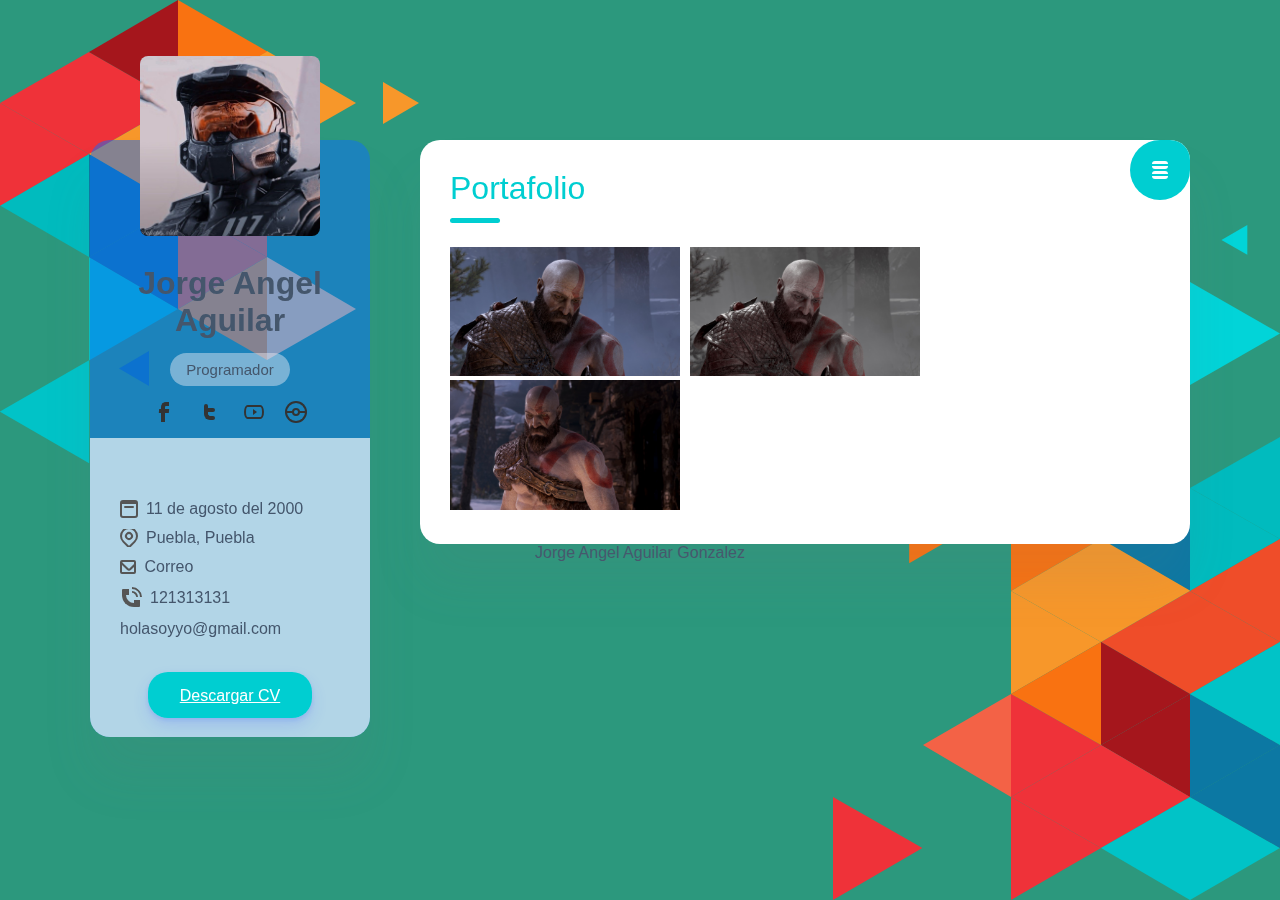
==== portafolio.html @ d1021b02 "CV JORGE" ====
<!DOCTYPE html>
<html lang="en">

<head>
    <meta charset="UTF-8" />
    <meta name="viewport" content="width=device-width, initial-scale=1.0" />
    <title>Portafolio CV</title>
    <link rel="shortcut icon" href="media/logo.svg" type="image/svg" />
    <link rel="stylesheet" href="css/site.css" />
    <link rel="stylesheet" href="css/mobile.css" />
    <link href="css/css-gg.css" rel="stylesheet" />
    <script src="js/site.js"></script>
</head>

<body>
    <div class="main-content">
        <aside>
            <div class="profile">
                <img src="media/a904abce1322a9f21303cc0597c8db2f.jpg" id="photo-profile" class="my-photo" />
                <div>
                    <h1 class="title">Jorge Angel Aguilar</h1>
                    <div class="badge-profile">Programador</div>
                    <div class="social">
                        <a href="facebook.com" target="_blank"><i class="gg-facebook"></i></a>
                        <a href="x.com" target="_blank"><i class="gg-twitter"></i></a>
                        <a href="youtube.com" target="_blank"><i class="gg-youtube"></i></a>
                        <a href="pokemon.com" target="_blank"><i class="gg-pokemon"></i></a>
                    </div>
                </div>
                <div class="info">
                    <ul class="contacts-block">
                        <li class="contacts-block-item">
                            <i class="gg-calendar"></i> 11 de agosto del 2000
                        </li>
                        <li class="contacts-block-item">
                            <i class="gg-pin"></i> Puebla, Puebla
                        </li>
                        <li class="contacts-block-item">
                            <i class="gg-mail"></i><a href="holasoyo@gmail.com"> Correo</a>
                        </li>
                        <li class="contacts-block-item">
                            <i class="gg-phone"></i> 121313131
                        </li>
                        <li class="contacts-block-item">
                            <a href="skype: skype-example">holasoyyo@gmail.com</a>
                        </li>
                    </ul>
                    <a class="btn" href="media/Jorge Angel Aguilar Gonzalez.pdf">Descargar CV</a>
                </div>
            </div>
        </aside>
        <section class="resume">
            <!-- Menú -->
            <header>
                <div class="menu-circle">
                    <i class="gg-menu-oreos" onclick="toggleMenu()"></i>
                </div>
                <div class="inner-menu js-menu">
                    <ul class="nav">
                        <li class="nav-item"><a href="index.html">Acerca de</a></li>
                        <li class="nav-item"><a href="#portfolio">Portafolio</a></li>
                    </ul>
                </div>
            </header>
            <div id="portfolio">
                <h2 class="title bordered">Portafolio</h2>
                <div class="portfolio">
                    <img src="media/WhatsApp Image 2025-01-22 at 11.08.39 PM.jpeg" onclick="showImage(this)">
                    <img src="media//WhatsApp Image 2025-01-22 at 11.08.40 PM.jpeg" onclick="showImage(this)">
                    <img src="media/WhatsApp Image 2025-01-22 at 11.08.39 PM (1).jpeg" onclick="showImage(this)">
                    
                </div>

                <div class="modal" id="preview">
                    <button class="close-modal" onclick="cerrarModal()"><i class="gg-close"></i></button>
                </div>
            </div>
        </section>
    </div>
    <footer>
        Jorge Angel Aguilar Gonzalez
    </footer>
</body>

</html>
---- css/site.css ----
* {
    margin: 0;
    padding: 0;
    border: 0;
    box-sizing: border-box;
}

:root {
    --colortexto: #44566c;
    /*varible*/
    --backgroundcolor: #ffffff;
    --micolor: #blue;

}



html,
body {
    min-height: 100vh;
    font-family: 'Segoe UI', Tahoma, Geneva, Verdana, sans-serif;

}

body {
    background: #2c987d;
    background-image: url(../media/triangles-top.svg), url(../media/triangles-bottom.svg);
    background-position: left top, right bottom;
    background-repeat: no-repeat;
    background-size: inherit;
    padding-top: 140px;
    color: #44566C;

}

.main-content {
    display: flex;
    max-width: 1400px;
    margin: auto;
}

.profile {
    width: 280px;
    background-color: rgba(12, 108, 252, 0.485);
    border-radius: 20px;
    box-shadow: 0 2.5rem 3.125rem rgba(103, 118, 128, 0.1) !important;
    text-align: center;
    padding-top: 1.75rem;
    position: fixed;

}


.my-photo {
    border-radius: 8px;
    max-height: 11.25rem;
    max-width: 11.25rem;
    height: 11.25rem;
    width: 11.25rem;
    margin-top: -7rem;
    margin-bottom: 1.5625rem;
    margin-left: auto;
    margin-right: auto;
    transition: all .3s ease-in-out;
}

.title {
    margin-bottom: 0.875rem;
}

.badge-profile {
    background-color: #f0f0f671;
    color: #44566C;
    font-size: 0.9375rem;
    font-weight: 400;
    border-radius: 10rem;
    padding: 0.5rem 1rem;
    display: inline-block;
    text-align: center;
    white-space: nowrap;
    vertical-align: baseline;
}

.social {
    display: flex;
    margin: 1rem auto 1rem auto;
    justify-content: space-evenly;
    max-width: 200px;
    align-items: center;

}

.info {
    background-color: #ffffffa9;
    padding-top: 2rem;
    padding-bottom: 2rem;
    position: relative;
    z-index: 0;
    border-radius: 0 0 20px 20px;
}

.contacts-block {
    list-style: none;
    padding: 1.875rem;
    margin-bottom: 0.5rem;
    overflow: hidden;
}

.contacts-block-item {
    display: flex;
    align-items: center;
    margin-bottom: 0.6875rem;
    overflow: hidden;
    text-overflow: ellipsis;
    white-space: nowrap;
}



.contacts-block i {
    margin-right: 0.5rem;
}

.contacts-block-item a {
    color: #44566C;
    text-decoration: none;
    display: flex;
    width: 100%;
    align-items: center;
}



.btn {
    background-color: darkturquoise;
    border-radius: 20px;
    border: 0;
    box-shadow: 0 0.5rem 1rem rgba(48, 76, 253, 0.15), 0 0.125rem 0.25rem rgba(48, 76, 253, 0.15);
    color: #fff;
    cursor: pointer;
    font-size: 1rem;
    font-weight: 400;
    line-height: inherit;
    padding: 0.9375rem 2rem 0.875rem;
    position: relative;
    transition: .4s ease-in-out;
    white-space: nowrap;
}



.btn:hover {
    background-color: turquoise;
}





.resume {
    background-color: white;
    background-color: #fff;
    border-radius: 20px;
    padding: 1.875rem;
    position: relative;
    transition: box-shadow .3s ease-in-out;
    box-shadow: 0 2.5rem 3.125rem rgba(103, 118, 128, 0.1) !important;
    width: 77%;
    margin-left: auto;
}



.menu-circle {
    background-color: darkturquoise;
    border-radius: 50% 1.25rem 50% 50%;
    color: white;
    display: flex;
    align-items: center;
    justify-content: center;
    height: 3.75rem;
    position: absolute;
    top: 0;
    right: 0;
    width: 3.75rem;
    z-index: 2;
}


.inner-menu {
    display: flex;
    align-items: center;
    justify-content: flex-end;
    height: 3.75rem;
    padding-right: 2rem;
    position: absolute;
    top: 0;
    right: 0;
    z-index: 1;

}



.js-menu {
    width: 80%;
}

.js-menu>.nav {
    list-style: none;
    display: flex;
    width: 0%;
    justify-content: space-evenly;
    background-color: darkturquoise;
    height: 100%;
    align-items: center;
    border-radius: 1.5rem 0 0 1.5rem;
    transition: 0.5s ease-in-out;
}

.js-menu.active>.nav {
    width: 70%;
}

.nav a {
    color: white;
    font-weight: 500;
    text-decoration: none;
    opacity: 0;
}

.js-menu.active>.nav a {
    opacity: 1;
    transition: 0.7s ease-in-out;
}

.nav a:hover {
    text-decoration: underline;
}

h2.title {
    color: darkturquoise;
    font-size: 2rem;
    font-weight: 500;
    position: relative;
    margin-bottom: 2.5rem;
}

.bordered::before {
    content: '';
    background-color: darkturquoise;
    border-radius: 0.5rem;
    height: 0.3125rem;
    position: absolute;
    bottom: -1rem;
    left: 0;
    width: 3.125rem;
    z-index: 1;
}


.services-content {
    border-top: 1px solid #44566C;
    margin-top: 2rem;
    padding-top: 1rem
}

.my-services {
    display: grid;
    grid-template-columns: 1fr 1fr;
    column-gap: 2rem;
    row-gap: 2rem;
    margin-top: 1rem;
}

.my-services>div {
    align-items: center;
    background-color: #F0F0F6;
    border-radius: 10px;
    display: flex;
    padding: 1.2rem 1rem;
}

.my-services>div span {
    color: darkturquoise;
    font-size: 40px;
    margin-right: 1.2rem;
}

.my-services h3 {
    font-weight: 500;
    margin-bottom: 0.5rem;

}

.my-services p {
    margin-bottom: 0;

}

.timeline-content {
    margin-top: 3rem;
}

.timeline-content>div {
    margin-top: 2rem;
    display: flex;

}


.timeline-content>div>div {
    flex-grow: 1;
}

.timeline {
    margin-top: 1.8125rem;
    padding-left: 0.5rem;

}

.timeline_item {
    border-left-color: #F0F0F6;
    border-left-width: 1px;
    border-left-style: solid;
    padding-bottom: 0.5625rem;
    padding-left: 1.375rem;
    position: relative;
}

.timeline_item::before {
    content: '';
    background-color: darkturquoise;
    box-shadow: 0 0 0 0.1875rem rgba(48, 75, 253, 0.158);
    border-radius: 50%;
    position: absolute;
    top: 0;
    left: -0.3125rem;
    height: 0.625rem;
    width: 0.625rem;
}

.timeline_title {
    margin-bottom: 0;
    position: relative;
    top: -0.3125rem;
}


.title -- h5 {
    font-size: 1rem;
}

timeline_period {
    color: #9ca6af;
    font-size: 0.875rem;
}

timeline_description {
    margin-top: 0.5rem;
}

footer {
    padding: 2.rem;
    text-align: center;
}


@media(max-width:1400px) {
    .main-content {
        max-width: 1100px;
    }

    .resume {
        width: 70%;
    }

}


@media(max-width:940px) {
    .main-content {
        max-width: 700px;
    }

    .resume {
        width: 55%;
    }

    .my-services {
        grid-template-columns: auto;
    }

    .timeline-content>div {
        flex-direction: column;
    }
}

@media(max-width:768px) {
    body {
        padding-left: 1rem;
        padding-right: 1rem;
    }

    .main-content {
        max-width: 100%;
        flex-direction: column;
    }

    .profile {
        position: initial;
        width: 100%;
        margin-bottom: 2rem;
    }

    .resume {
        margin: unset;
        width: 100%;
    }
}






/* Estilo para los íconos de redes sociales */
.social a i {
    font-size: 24px;
    /* Tamaño de los íconos */
    color: #333;
    /* Color inicial */
    transition: transform 0.3s ease, color 0.3s ease;
    /* Animación suave */
}

.social a i:hover {
    transform: scale(1.3) rotate(10deg);
    /* Aumenta tamaño y rota */
    color: #007BFF;
    /* Cambia a azul al pasar el mouse */
}

/* Estilo para los íconos de la sección de contactos */
.contacts-block-item i {
    font-size: 18px;
    /* Tamaño de los íconos */
    color: #555;
    /* Color inicial */
    transition: transform 0.3s ease, color 0.3s ease;
    /* Animación suave */
}

.contacts-block-item i:hover {
    transform: scale(1.3);
    /* Aumenta tamaño */
    color: #FF5722;
    /* Cambia a naranja al pasar el mouse */
}
.close-modal {
    position: left;
    top: 10px;
    right: 10px;
    background: transparent;
    border: none;
    color: white;
    font-size: 1.5rem;
    cursor: pointer;
}


.portfolio {
    column-count: 3;
    column-gap: 10px;
    row-gap: 12px;
}

.portfolio img {
    max-width: 100%;

}


.modal {
    position: fixed;
    top: 0;
    left: 0;
    width: 100%;
    height: 100%;
    padding: 40px 20px;
    background-color: rgba(0, 0, 0, 0.7);
    z-index: 999;
    display: none;
    text-align: center;

}

.modal img {
    max-height: 100%;
    margin: auto;

}

.showModal {
    display: block;
    transition: 0.5s ease-in;

}
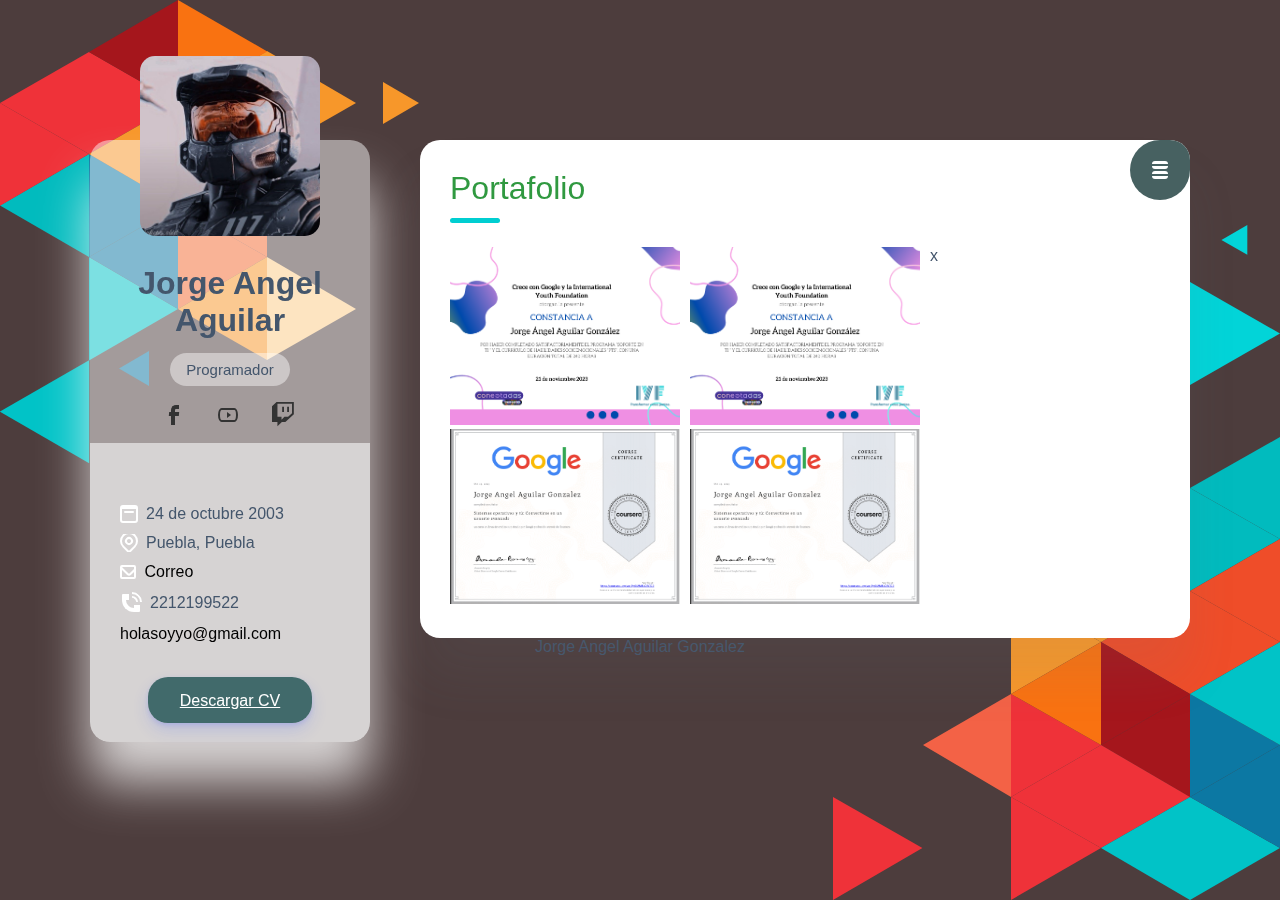
==== commit cbe8a1ed: "Yes" ====
--- a/portafolio.html
+++ b/portafolio.html
@@ -9,6 +9,7 @@
     <link rel="stylesheet" href="css/site.css" />
     <link rel="stylesheet" href="css/mobile.css" />
     <link href="css/css-gg.css" rel="stylesheet" />
+    <link rel="stylesheet" href="https://cdnjs.cloudflare.com/ajax/libs/font-awesome/6.0.0/css/all.min.css">
     <script src="js/site.js"></script>
 </head>
 
@@ -21,16 +22,17 @@
                     <h1 class="title">Jorge Angel Aguilar</h1>
                     <div class="badge-profile">Programador</div>
                     <div class="social">
-                        <a href="facebook.com" target="_blank"><i class="gg-facebook"></i></a>
-                        <a href="x.com" target="_blank"><i class="gg-twitter"></i></a>
-                        <a href="youtube.com" target="_blank"><i class="gg-youtube"></i></a>
-                        <a href="pokemon.com" target="_blank"><i class="gg-pokemon"></i></a>
+                        <a href="https://www.facebook.com/profile.php?id=100079451658343" target="_blank"><i class="gg-facebook"></i></a>
+                        <a href="https://www.youtube.com/@nano-kun8799" target="_blank"><i class="gg-youtube"></i></a>
+                        <a href="https://www.twitch.tv/nanokunyt" target="_blank">
+                            <i class="fab fa-twitch"></i>
+                          </a>
                     </div>
                 </div>
                 <div class="info">
                     <ul class="contacts-block">
                         <li class="contacts-block-item">
-                            <i class="gg-calendar"></i> 11 de agosto del 2000
+                            <i class="gg-calendar"></i> 24 de octubre 2003
                         </li>
                         <li class="contacts-block-item">
                             <i class="gg-pin"></i> Puebla, Puebla
@@ -39,7 +41,7 @@
                             <i class="gg-mail"></i><a href="holasoyo@gmail.com"> Correo</a>
                         </li>
                         <li class="contacts-block-item">
-                            <i class="gg-phone"></i> 121313131
+                            <i class="gg-phone"></i> 2212199522
                         </li>
                         <li class="contacts-block-item">
                             <a href="skype: skype-example">holasoyyo@gmail.com</a>
@@ -65,10 +67,10 @@
             <div id="portfolio">
                 <h2 class="title bordered">Portafolio</h2>
                 <div class="portfolio">
-                    <img src="media/WhatsApp Image 2025-01-22 at 11.08.39 PM.jpeg" onclick="showImage(this)">
-                    <img src="media//WhatsApp Image 2025-01-22 at 11.08.40 PM.jpeg" onclick="showImage(this)">
-                    <img src="media/WhatsApp Image 2025-01-22 at 11.08.39 PM (1).jpeg" onclick="showImage(this)">
-                    
+                    <img src="media/Captura de pantalla 2025-02-05 160939.png" onclick="showImage(this)">
+                    <img src="media//Captura de pantalla 2025-02-05 161118.png" onclick="showImage(this)">
+                    <img src="media/Captura de pantalla 2025-02-05 160939.png" onclick="showImage(this)">
+                    <img src="media//Captura de pantalla 2025-02-05 161118.png" onclick="showImage(this)">x
                 </div>
 
                 <div class="modal" id="preview">
--- a/css/site.css
+++ b/css/site.css
@@ -23,7 +23,7 @@
 }
 
 body {
-    background: #2c987d;
+    background: #4d3d3d;
     background-image: url(../media/triangles-top.svg), url(../media/triangles-bottom.svg);
     background-position: left top, right bottom;
     background-repeat: no-repeat;
@@ -41,9 +41,9 @@
 
 .profile {
     width: 280px;
-    background-color: rgba(12, 108, 252, 0.485);
+    background-color: rgba(255, 255, 255, 0.485);
     border-radius: 20px;
-    box-shadow: 0 2.5rem 3.125rem rgba(103, 118, 128, 0.1) !important;
+    box-shadow: 0 2.5rem 3.125rem rgba(255, 255, 255, 0.771) !important;
     text-align: center;
     padding-top: 1.75rem;
     position: fixed;
@@ -52,7 +52,7 @@
 
 
 .my-photo {
-    border-radius: 8px;
+    border-radius: 15px;
     max-height: 11.25rem;
     max-width: 11.25rem;
     height: 11.25rem;
@@ -69,7 +69,7 @@
 }
 
 .badge-profile {
-    background-color: #f0f0f671;
+    background-color: #ffffff71;
     color: #44566C;
     font-size: 0.9375rem;
     font-weight: 400;
@@ -91,7 +91,7 @@
 }
 
 .info {
-    background-color: #ffffffa9;
+    background-color: #f0f0f0a9;
     padding-top: 2rem;
     padding-bottom: 2rem;
     position: relative;
@@ -122,7 +122,7 @@
 }
 
 .contacts-block-item a {
-    color: #44566C;
+    color: #000000;
     text-decoration: none;
     display: flex;
     width: 100%;
@@ -132,7 +132,7 @@
 
 
 .btn {
-    background-color: darkturquoise;
+    background-color: rgb(65, 106, 107);
     border-radius: 20px;
     border: 0;
     box-shadow: 0 0.5rem 1rem rgba(48, 76, 253, 0.15), 0 0.125rem 0.25rem rgba(48, 76, 253, 0.15);
@@ -172,7 +172,7 @@
 
 
 .menu-circle {
-    background-color: darkturquoise;
+    background-color: rgb(71, 97, 97);
     border-radius: 50% 1.25rem 50% 50%;
     color: white;
     display: flex;
@@ -211,7 +211,7 @@
     display: flex;
     width: 0%;
     justify-content: space-evenly;
-    background-color: darkturquoise;
+    background-color: rgb(63, 119, 120);
     height: 100%;
     align-items: center;
     border-radius: 1.5rem 0 0 1.5rem;
@@ -239,7 +239,7 @@
 }
 
 h2.title {
-    color: darkturquoise;
+    color: rgb(48, 153, 64);
     font-size: 2rem;
     font-weight: 500;
     position: relative;
@@ -437,7 +437,7 @@
 .social a i:hover {
     transform: scale(1.3) rotate(10deg);
     /* Aumenta tamaño y rota */
-    color: #007BFF;
+    color: #ed0606;
     /* Cambia a azul al pasar el mouse */
 }
 
@@ -445,7 +445,7 @@
 .contacts-block-item i {
     font-size: 18px;
     /* Tamaño de los íconos */
-    color: #555;
+    color: #ffffff;
     /* Color inicial */
     transition: transform 0.3s ease, color 0.3s ease;
     /* Animación suave */
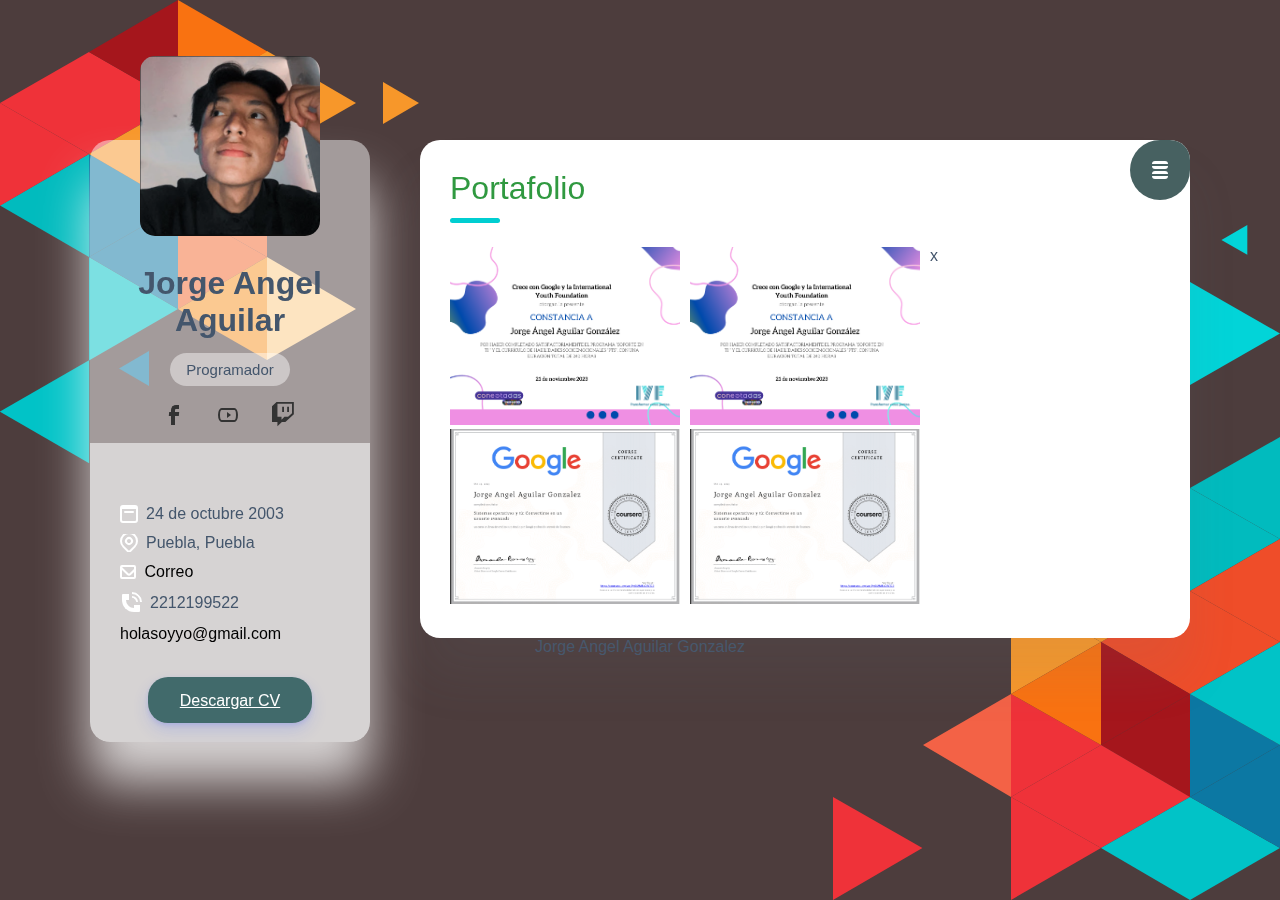
==== commit 0595f801: "CV JORGE ANGEL" ====
--- a/portafolio.html
+++ b/portafolio.html
@@ -17,7 +17,7 @@
     <div class="main-content">
         <aside>
             <div class="profile">
-                <img src="media/a904abce1322a9f21303cc0597c8db2f.jpg" id="photo-profile" class="my-photo" />
+                <img src="media/Captura de pantalla 2025-02-05 211504.png" id="photo-profile" class="my-photo" />
                 <div>
                     <h1 class="title">Jorge Angel Aguilar</h1>
                     <div class="badge-profile">Programador</div>
